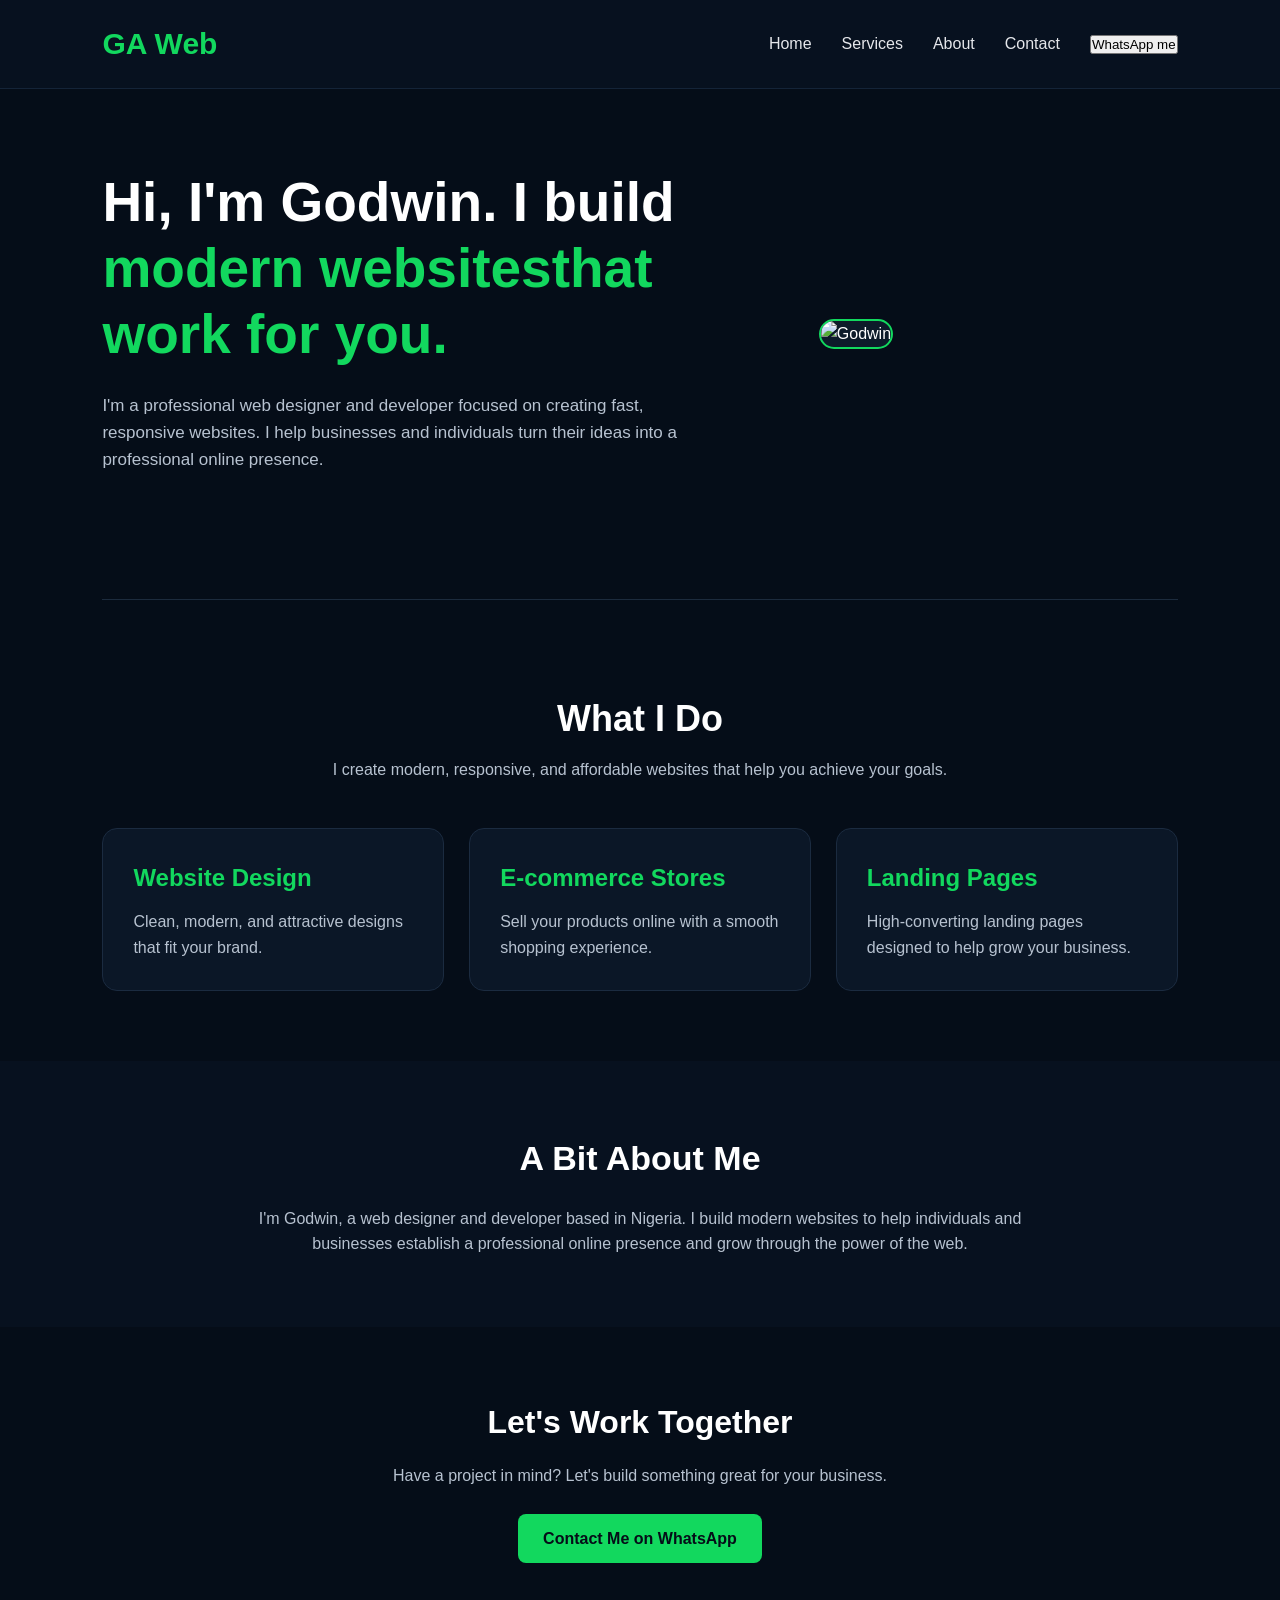
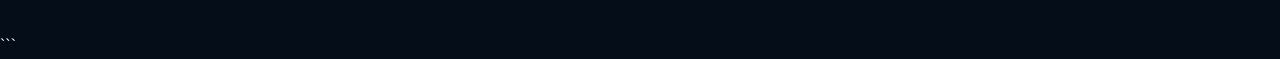
==== index.html @ b6d648bb "Add files via upload" ====
<!DOCTYPE html>
<html lang="en">

<head>
    <meta charset="UTF-8">
    <meta name="viewport" content="width=device-width, initial-scale=1.0">
    <title>GA Web | Web Design & Development</title>
</head>
<link rel="stylesheet" href="style.css">
<body>

    <!-- Header -->
    <header>
        <div class="head">
            <h1>GA Web</h1>

            <nav>
                <a href="#home">Home</a>
                <a href="#services">Services</a>
                <a href="#about">About</a>
                <a href="#contact">Contact</a>
                <button >
        <a href="https://wa.me/2349126178626"></a>WhatsApp me</button>

            </nav>
        </div>
    </header>

    <!-- Hero Section -->
    <section class="hero" id="home">
        <div class="heros">
<div>
            <h1>
                Hi, I'm Godwin. I build
                <span>modern websitesthat work for you.</span>
            </h1>

            <p>
                I'm a professional web designer and developer
                focused on creating fast, responsive websites.
                I help businesses and individuals turn their
                ideas into a professional online presence.
            </p>
</div><div class="img">
            <img src="image/WhatsApp Image 2026-10-09 at 05.45.17.jpeg" alt="Godwin">
</div>
        </div>
    </section>

    <hr>

    <!-- Services Section -->
    <section class="whatido" id="services">
        <div class="whatidocon">

            <div class="whh">
                <h1>What I Do</h1>
                <p>
                    I create modern, responsive, and affordable
                    websites that help you achieve your goals.
                </p>
            </div>

            <div class="desing">
                <h2>Website Design</h2>
                <p>
                    Clean, modern, and attractive designs
                    that fit your brand.
                </p>
            </div>

            <div class="web">
                <h2>E-commerce Stores</h2>
                <p>
                    Sell your products online with a smooth
                    shopping experience.
                </p>
            </div>

            <div class="lan">
                <h2>Landing Pages</h2>
                <p>
                    High-converting landing pages designed
                    to help grow your business.
                </p>
            </div>

        </div>
    </section>

    <!-- About Section -->
    <section class="about" id="about">

        <div class="aboutcon">
            <h2>A Bit About Me</h2>

            <p>
                I'm Godwin, a web designer and developer based
                in Nigeria. I build modern websites to help
                individuals and businesses establish a
                professional online presence and grow through
                the power of the web.
            </p>
        </div>

    </section>

    <!-- Contact Section -->
    <section class="contact" id="contact">
        <h2>Let's Work Together</h2>

        <p>
            Have a project in mind? Let's build something
            great for your business.
        </p>

        <a href="https://wa.me/2349126178626">
            Contact Me on WhatsApp
        </a>
    </section>

</body>

</html>
```
---- style.css ----
/* General Styling */
* {
    margin: 0;
    padding: 0;
    box-sizing: border-box;
}

html {
    scroll-behavior: smooth;
}

body {
    background-color: #050d18;
    color: #ffffff;
    font-family: Arial, sans-serif;
    min-height: 100vh;
    line-height: 1.6;
}

/* Header */
header {
    padding: 20px 8%;
    background-color: #07111f;
    border-bottom: 1px solid #142438;
}

.head {
    display: flex;
    justify-content: space-between;
    align-items: center;
    flex-wrap: wrap;
    gap: 20px;
}

.head h1 {
    color: #12d85e;
    font-size: 30px;
}

nav {
    display: flex;
    align-items: center;
    gap: 30px;
}

nav a {
    text-decoration: none;
    color: #e5e7eb;
    transition: color 0.3s ease;
}

nav a:hover {
    color: #12d85e;
}

/* Hero Section */
.hero {
    padding: 80px 8%;
}

.heros {
    display: grid;
    grid-template-columns: 1.3fr 0.7fr;
    align-items: center;
    gap: 50px;
    max-width: 1200px;
    margin: auto;
}

.heros h1 {
    font-size: clamp(32px, 5vw, 55px);
    line-height: 1.2;
    margin-bottom: 25px;
}

.heros span {
    color: #12d85e;
}

.heros p {
    color: #b7c2d0;
    font-size: 17px;
    max-width: 600px;
    margin-bottom: 25px;
}

/* Profile Image */
.heros img {
    width: 100%;
    max-width: 350px;
    aspect-ratio: 4 / 5;
    object-fit: cover;
    justify-self: end;
    border-radius: 20px;
    border: 2px solid #12d85e;
    background-color: #0d1b2a;
}

/* Divider */
hr {
    border: none;
    border-top: 1px solid #1c2b3d;
    margin: 20px 8%;
}

/* Services Section */
.whatido {
    padding: 70px 8%;
}

.whatidocon {
    display: grid;
    grid-template-columns: repeat(3, 1fr);
    gap: 25px;
    max-width: 1200px;
    margin: auto;
}

.whh {
    grid-column: 1 / -1;
    text-align: center;
    margin-bottom: 20px;
}

.whh h1 {
    font-size: 36px;
    margin-bottom: 10px;
}

.whh p {
    color: #b7c2d0;
}

.desing,
.web,
.lan {
    background-color: #0b1727;
    border: 1px solid #1b2b40;
    padding: 30px;
    border-radius: 15px;
    transition: transform 0.3s ease,
                border-color 0.3s ease;
}

.desing:hover,
.web:hover,
.lan:hover {
    transform: translateY(-5px);
    border-color: #12d85e;
}

.desing h2,
.web h2,
.lan h2 {
    color: #12d85e;
    margin-bottom: 12px;
}

.desing p,
.web p,
.lan p {
    color: #b7c2d0;
}

/* About Section */
.about {
    padding: 70px 8%;
    background-color: #07111f;
}

.aboutcon {
    max-width: 800px;
    margin: auto;
    text-align: center;
}

.aboutcon h2 {
    font-size: 34px;
    margin-bottom: 20px;
}

.aboutcon p {
    color: #b7c2d0;
}

/* Contact Section */
.contact {
    padding: 70px 8%;
    text-align: center;
}

.contact h2 {
    font-size: 32px;
    margin-bottom: 15px;
}

.contact p {
    color: #b7c2d0;
    margin-bottom: 25px;
}

.contact a {
    display: inline-block;
    background-color: #12d85e;
    color: #050d18;
    text-decoration: none;
    padding: 12px 25px;
    border-radius: 8px;
    font-weight: bold;
    transition: background-color 0.3s ease;
}

.contact a:hover {
    background-color: #0fb94f;
}

/* Tablet and Mobile */
@media (max-width: 768px) {
    header {
        padding: 20px 5%;
    }

    .head {
        flex-direction: column;
        text-align: center;
    }

    nav {
        justify-content: center;
        flex-wrap: wrap;
        gap: 15px 22px;
        padding: 0;
        margin-top: 5px;
    }

    .hero {
        padding: 50px 6%;
    }

    .heros {
        grid-template-columns: 1fr;
        text-align: center;
        gap: 30px;
    }

    .heros p {
        margin-left: auto;
        margin-right: auto;
    }

    .heros img {
        justify-self: center;
        width: 80%;
        max-width: 280px;
    }

    .whatido {
        padding: 50px 6%;
    }

    .whatidocon {
        grid-template-columns: 1fr;
    }

    .whh {
        grid-column: auto;
    }

    .about,
    .contact {
        padding: 50px 6%;
    }
}

@media (max-width: 400px) {
    nav {
        gap: 12px;
    }

    nav a {
        font-size: 14px;
    }

    .heros h1 {
        font-size: 30px;
    }
}
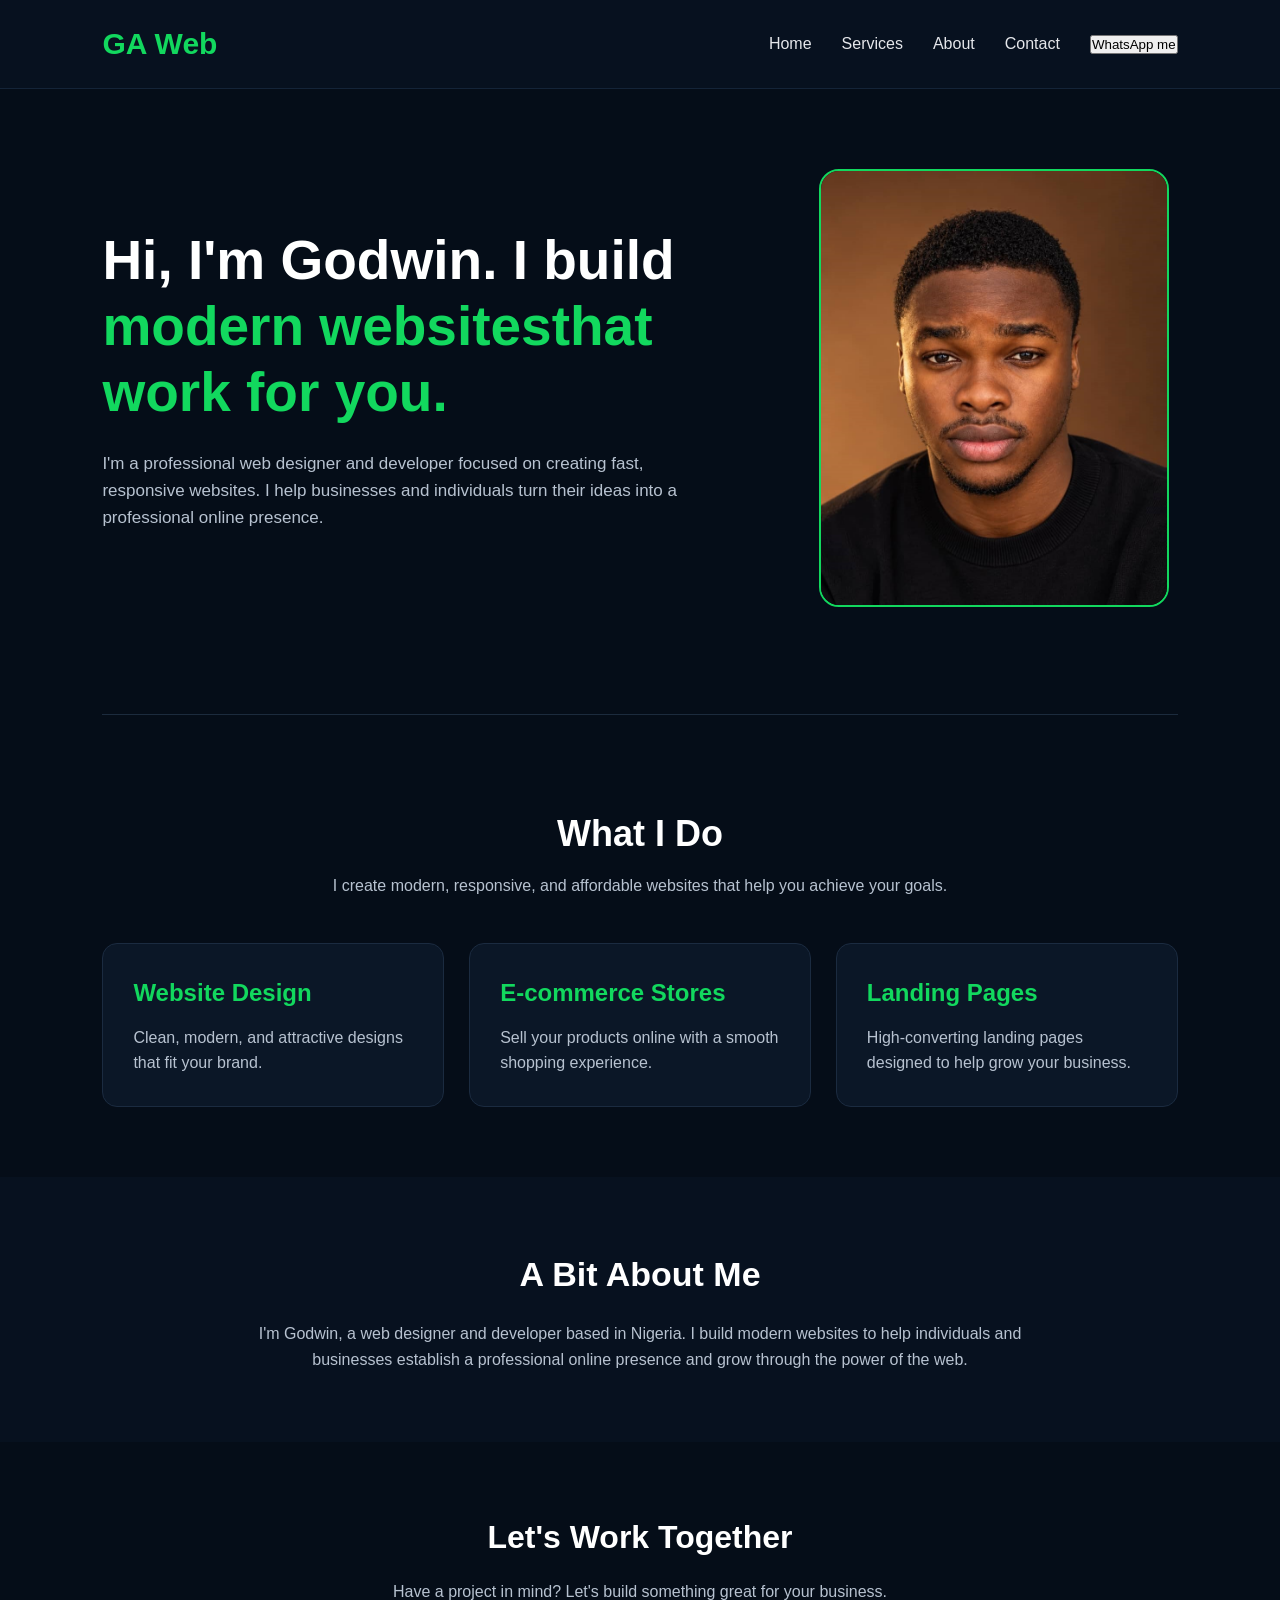
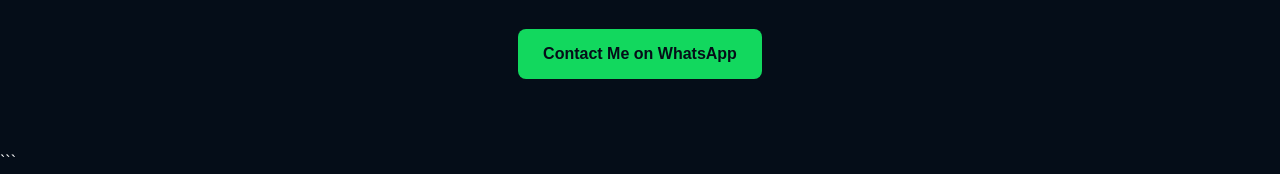
==== commit 55425990: "Add files via upload" ====
--- a/index.html
+++ b/index.html
@@ -43,7 +43,7 @@
                 ideas into a professional online presence.
             </p>
 </div><div class="img">
-            <img src="image/WhatsApp Image 2026-10-09 at 05.45.17.jpeg" alt="Godwin">
+            <img src="profil.jpg" alt="">
 </div>
         </div>
     </section>
